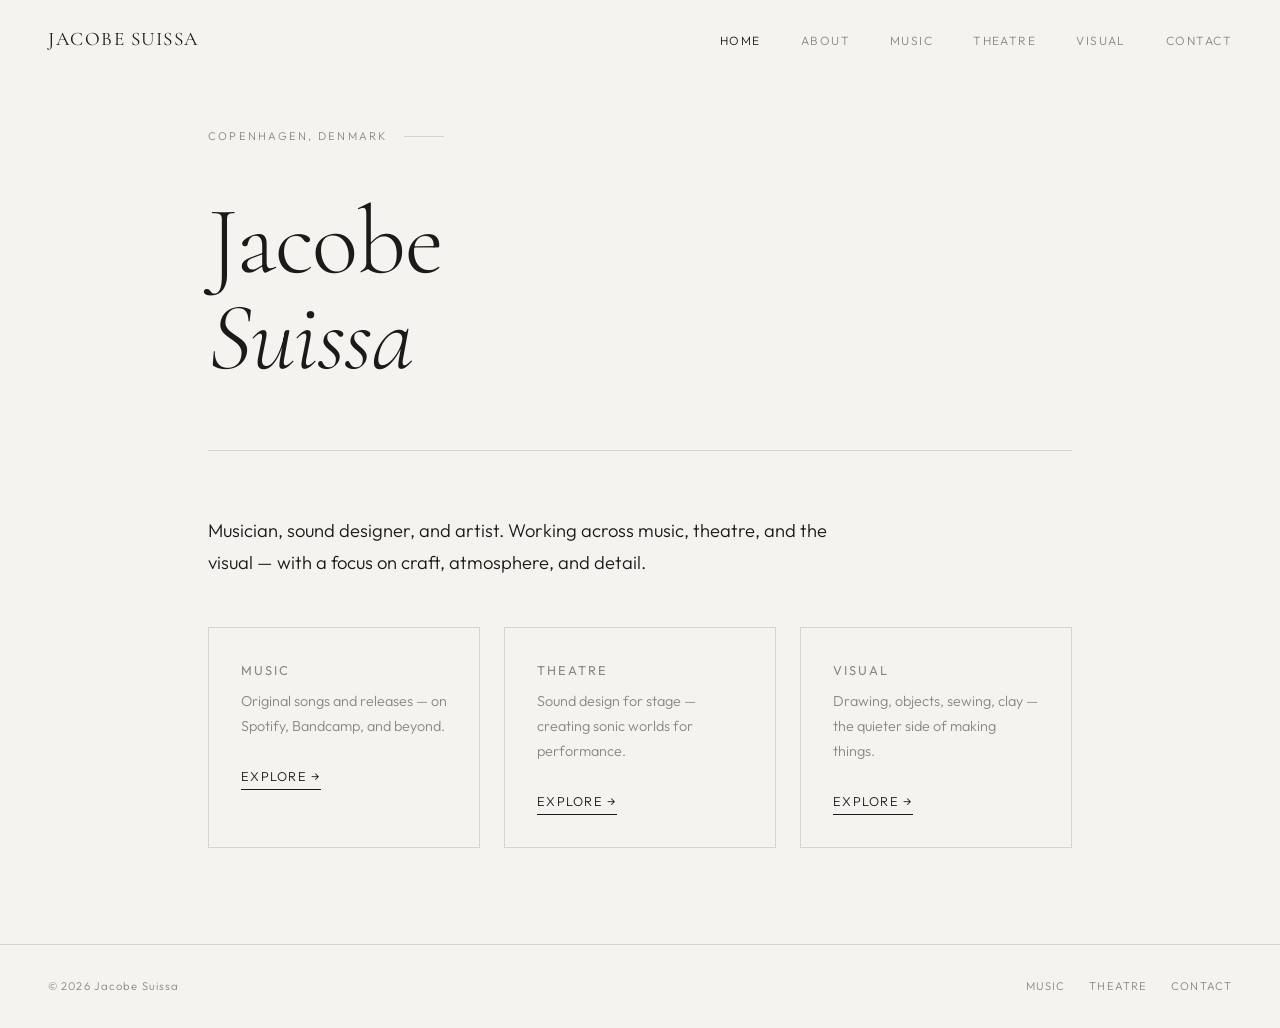
==== github files/index.html @ 1c982ece "Add files via upload" ====
<!DOCTYPE html>
<html lang="en">
<head>
  <meta charset="UTF-8" />
  <meta name="viewport" content="width=device-width, initial-scale=1.0" />
  <title>Jacobe Suissa</title>
  <meta name="description" content="Jacobe Suissa — musician, sound designer, and artist based in Copenhagen." />
  <link rel="stylesheet" href="style.css" />
</head>
<body>

  <nav>
    <a href="index.html" class="nav-logo">Jacobe Suissa</a>
    <button class="nav-toggle" aria-label="Toggle menu">
      <span></span><span></span><span></span>
    </button>
    <ul class="nav-links">
      <li><a href="index.html">Home</a></li>
      <li><a href="about.html">About</a></li>
      <li><a href="music.html">Music</a></li>
      <li><a href="theatre.html">Theatre</a></li>
      <li><a href="visual.html">Visual</a></li>
      <li><a href="contact.html">Contact</a></li>
    </ul>
  </nav>

  <main class="page">

    <div class="section-label fade-in">Copenhagen, Denmark</div>

    <h1 class="fade-in">Jacobe<br><em>Suissa</em></h1>

    <hr class="divider fade-in" />

    <p class="fade-in" style="font-size: 1.15rem; max-width: 52ch; margin-bottom: 3rem;">
      Musician, sound designer, and artist. Working across music, theatre, and the visual — with a focus on craft, atmosphere, and detail.
    </p>

    <div class="card-grid fade-in">
      <a href="music.html" class="card" style="text-decoration: none;">
        <h3>Music</h3>
        <p>Original songs and releases — on Spotify, Bandcamp, and beyond.</p>
        <span class="link-arrow">Explore →</span>
      </a>
      <a href="theatre.html" class="card" style="text-decoration: none;">
        <h3>Theatre</h3>
        <p>Sound design for stage — creating sonic worlds for performance.</p>
        <span class="link-arrow">Explore →</span>
      </a>
      <a href="visual.html" class="card" style="text-decoration: none;">
        <h3>Visual</h3>
        <p>Drawing, objects, sewing, clay — the quieter side of making things.</p>
        <span class="link-arrow">Explore →</span>
      </a>
    </div>

  </main>

  <footer>
    <p>© 2026 Jacobe Suissa</p>
    <div class="footer-links">
      <a href="music.html">Music</a>
      <a href="theatre.html">Theatre</a>
      <a href="contact.html">Contact</a>
    </div>
  </footer>

  <script src="main.js"></script>
</body>
</html>
---- github files/style.css ----
@import url('https://fonts.googleapis.com/css2?family=Cormorant+Garamond:ital,wght@0,300;0,400;1,300;1,400&family=Outfit:wght@300;400;500&display=swap');

:root {
  --bg: #f5f3ef;
  --text: #1a1a18;
  --muted: #8a8680;
  --accent: #1a1a18;
  --border: #d8d4cc;
  --hover: #e8e4de;
  --page-max: 960px;
}

*, *::before, *::after {
  box-sizing: border-box;
  margin: 0;
  padding: 0;
}

html {
  font-size: 16px;
  scroll-behavior: smooth;
}

body {
  background-color: var(--bg);
  color: var(--text);
  font-family: 'Outfit', sans-serif;
  font-weight: 300;
  line-height: 1.6;
  min-height: 100vh;
}

/* NAV */
nav {
  position: fixed;
  top: 0;
  left: 0;
  right: 0;
  z-index: 100;
  display: flex;
  justify-content: space-between;
  align-items: center;
  padding: 1.5rem 3rem;
  background-color: var(--bg);
  border-bottom: 1px solid transparent;
  transition: border-color 0.3s ease;
}

nav.scrolled {
  border-color: var(--border);
}

.nav-logo {
  font-family: 'Cormorant Garamond', serif;
  font-size: 1.2rem;
  font-weight: 400;
  letter-spacing: 0.08em;
  text-decoration: none;
  color: var(--text);
  text-transform: uppercase;
}

.nav-links {
  display: flex;
  gap: 2.5rem;
  list-style: none;
}

.nav-links a {
  font-size: 0.75rem;
  letter-spacing: 0.12em;
  text-transform: uppercase;
  text-decoration: none;
  color: var(--muted);
  transition: color 0.2s ease;
}

.nav-links a:hover,
.nav-links a.active {
  color: var(--text);
}

/* MOBILE NAV TOGGLE */
.nav-toggle {
  display: none;
  flex-direction: column;
  gap: 5px;
  cursor: pointer;
  background: none;
  border: none;
  padding: 4px;
}

.nav-toggle span {
  display: block;
  width: 22px;
  height: 1px;
  background: var(--text);
  transition: all 0.3s ease;
}

/* PAGE WRAPPER */
.page {
  max-width: var(--page-max);
  margin: 0 auto;
  padding: 8rem 3rem 6rem;
}

/* TYPOGRAPHY */
h1 {
  font-family: 'Cormorant Garamond', serif;
  font-weight: 300;
  font-size: clamp(3rem, 8vw, 6rem);
  line-height: 1.0;
  letter-spacing: -0.01em;
}

h2 {
  font-family: 'Cormorant Garamond', serif;
  font-weight: 300;
  font-size: clamp(1.8rem, 4vw, 2.8rem);
  line-height: 1.1;
  margin-bottom: 2rem;
}

h3 {
  font-family: 'Outfit', sans-serif;
  font-weight: 400;
  font-size: 0.8rem;
  letter-spacing: 0.15em;
  text-transform: uppercase;
  color: var(--muted);
  margin-bottom: 0.75rem;
}

p {
  font-size: 1rem;
  line-height: 1.75;
  color: var(--text);
  max-width: 60ch;
}

/* SECTION LABEL */
.section-label {
  font-size: 0.7rem;
  letter-spacing: 0.2em;
  text-transform: uppercase;
  color: var(--muted);
  margin-bottom: 3rem;
  display: flex;
  align-items: center;
  gap: 1rem;
}

.section-label::after {
  content: '';
  display: block;
  width: 40px;
  height: 1px;
  background: var(--border);
}

/* DIVIDER */
.divider {
  border: none;
  border-top: 1px solid var(--border);
  margin: 4rem 0;
}

/* LINKS */
a {
  color: inherit;
}

.link-arrow {
  display: inline-flex;
  align-items: center;
  gap: 0.5rem;
  font-size: 0.8rem;
  letter-spacing: 0.1em;
  text-transform: uppercase;
  text-decoration: none;
  color: var(--text);
  border-bottom: 1px solid var(--text);
  padding-bottom: 2px;
  transition: opacity 0.2s ease;
}

.link-arrow:hover {
  opacity: 0.5;
}

/* CARDS */
.card-grid {
  display: grid;
  grid-template-columns: repeat(auto-fill, minmax(260px, 1fr));
  gap: 1.5rem;
  margin-top: 2rem;
}

.card {
  border: 1px solid var(--border);
  padding: 2rem;
  transition: background 0.2s ease;
}

.card:hover {
  background: var(--hover);
}

.card h3 {
  margin-bottom: 0.5rem;
}

.card p {
  font-size: 0.9rem;
  color: var(--muted);
  margin-bottom: 1.5rem;
}

/* MUSIC LINKS */
.music-links {
  display: flex;
  flex-wrap: wrap;
  gap: 1rem;
  margin-top: 1.5rem;
}

.music-link {
  display: inline-flex;
  align-items: center;
  gap: 0.5rem;
  padding: 0.6rem 1.2rem;
  border: 1px solid var(--border);
  font-size: 0.75rem;
  letter-spacing: 0.1em;
  text-transform: uppercase;
  text-decoration: none;
  color: var(--text);
  transition: background 0.2s ease, border-color 0.2s ease;
}

.music-link:hover {
  background: var(--text);
  color: var(--bg);
  border-color: var(--text);
}

/* EMBED PLACEHOLDER */
.embed-placeholder {
  width: 100%;
  aspect-ratio: 16/9;
  background: var(--hover);
  border: 1px solid var(--border);
  display: flex;
  align-items: center;
  justify-content: center;
  font-size: 0.75rem;
  letter-spacing: 0.1em;
  text-transform: uppercase;
  color: var(--muted);
  margin: 2rem 0;
}

/* CONTACT FORM */
.contact-form {
  display: flex;
  flex-direction: column;
  gap: 1.5rem;
  max-width: 480px;
  margin-top: 2rem;
}

.form-field {
  display: flex;
  flex-direction: column;
  gap: 0.4rem;
}

.form-field label {
  font-size: 0.7rem;
  letter-spacing: 0.15em;
  text-transform: uppercase;
  color: var(--muted);
}

.form-field input,
.form-field textarea {
  background: transparent;
  border: none;
  border-bottom: 1px solid var(--border);
  padding: 0.6rem 0;
  font-family: 'Outfit', sans-serif;
  font-size: 0.95rem;
  font-weight: 300;
  color: var(--text);
  outline: none;
  transition: border-color 0.2s ease;
  width: 100%;
}

.form-field input:focus,
.form-field textarea:focus {
  border-color: var(--text);
}

.form-field textarea {
  resize: vertical;
  min-height: 120px;
}

.btn {
  display: inline-block;
  padding: 0.9rem 2.5rem;
  background: var(--text);
  color: var(--bg);
  font-family: 'Outfit', sans-serif;
  font-size: 0.75rem;
  font-weight: 400;
  letter-spacing: 0.15em;
  text-transform: uppercase;
  border: none;
  cursor: pointer;
  transition: opacity 0.2s ease;
  align-self: flex-start;
}

.btn:hover {
  opacity: 0.7;
}

/* FOOTER */
footer {
  border-top: 1px solid var(--border);
  padding: 2rem 3rem;
  display: flex;
  justify-content: space-between;
  align-items: center;
  max-width: 100%;
}

footer p {
  font-size: 0.7rem;
  letter-spacing: 0.1em;
  color: var(--muted);
  max-width: none;
}

.footer-links {
  display: flex;
  gap: 1.5rem;
}

.footer-links a {
  font-size: 0.7rem;
  letter-spacing: 0.1em;
  text-transform: uppercase;
  color: var(--muted);
  text-decoration: none;
  transition: color 0.2s ease;
}

.footer-links a:hover {
  color: var(--text);
}

/* FADE IN ANIMATION */
.fade-in {
  opacity: 0;
  transform: translateY(16px);
  animation: fadeIn 0.7s ease forwards;
}

.fade-in:nth-child(2) { animation-delay: 0.1s; }
.fade-in:nth-child(3) { animation-delay: 0.2s; }
.fade-in:nth-child(4) { animation-delay: 0.3s; }
.fade-in:nth-child(5) { animation-delay: 0.4s; }

@keyframes fadeIn {
  to {
    opacity: 1;
    transform: translateY(0);
  }
}

/* RESPONSIVE */
@media (max-width: 768px) {
  nav {
    padding: 1.2rem 1.5rem;
  }

  .nav-links {
    display: none;
    position: fixed;
    top: 0;
    left: 0;
    right: 0;
    bottom: 0;
    background: var(--bg);
    flex-direction: column;
    justify-content: center;
    align-items: center;
    gap: 2.5rem;
    z-index: 99;
  }

  .nav-links.open {
    display: flex;
  }

  .nav-links a {
    font-size: 1rem;
  }

  .nav-toggle {
    display: flex;
    z-index: 101;
  }

  .page {
    padding: 6rem 1.5rem 4rem;
  }

  footer {
    padding: 1.5rem;
    flex-direction: column;
    gap: 1rem;
    text-align: center;
  }
}
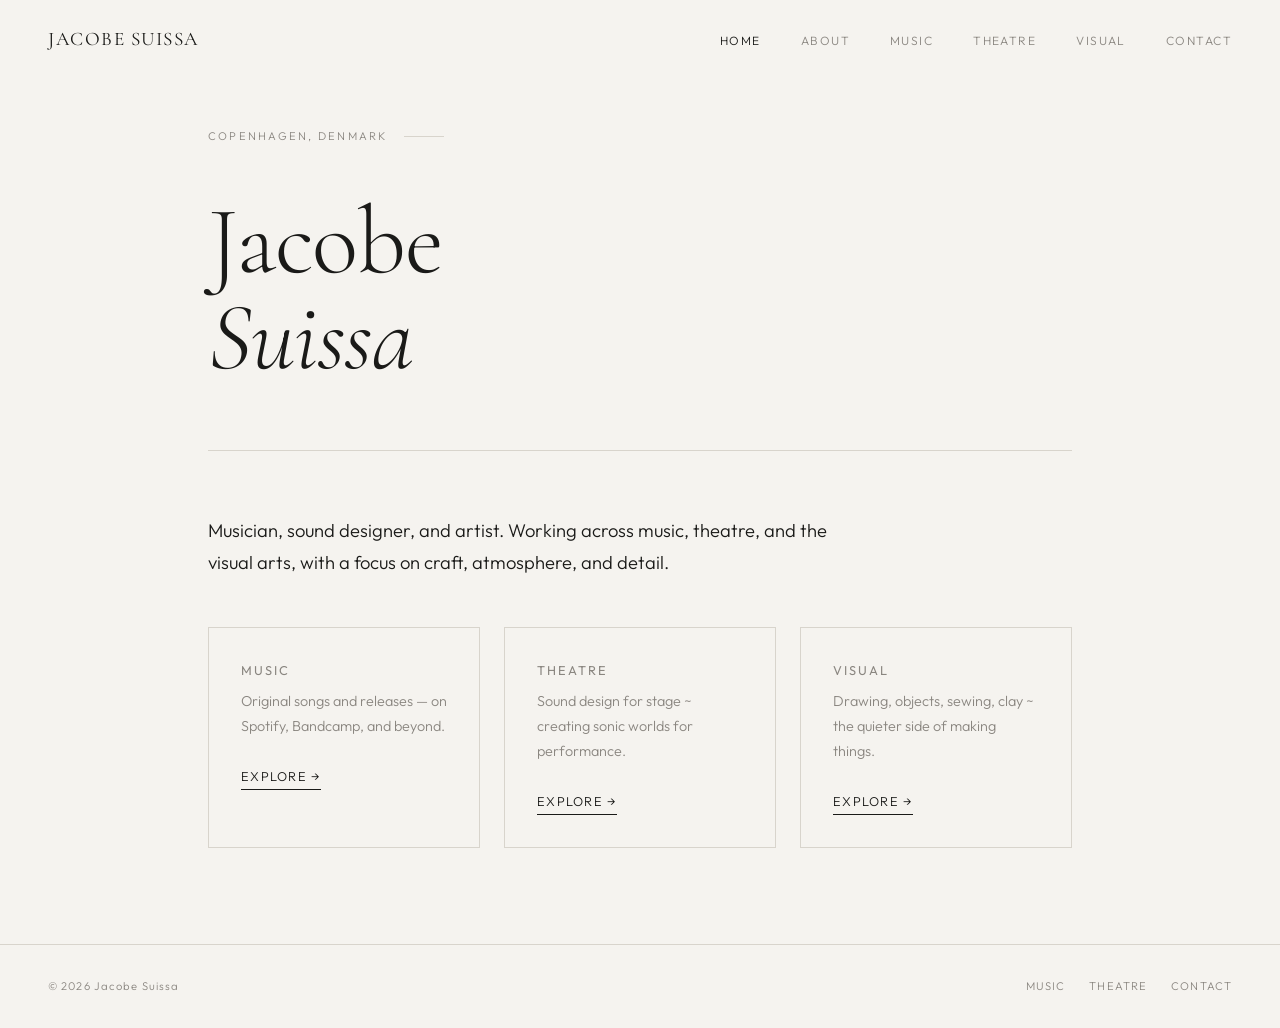
==== commit 4c4ed6fc: "Update index.html" ====
--- a/github files/index.html
+++ b/github files/index.html
@@ -4,7 +4,7 @@
   <meta charset="UTF-8" />
   <meta name="viewport" content="width=device-width, initial-scale=1.0" />
   <title>Jacobe Suissa</title>
-  <meta name="description" content="Jacobe Suissa — musician, sound designer, and artist based in Copenhagen." />
+  <meta name="description" content="Jacobe Suissa ~ musician, sound designer, and artist based in Copenhagen." />
   <link rel="stylesheet" href="style.css" />
 </head>
 <body>
@@ -33,7 +33,7 @@
     <hr class="divider fade-in" />
 
     <p class="fade-in" style="font-size: 1.15rem; max-width: 52ch; margin-bottom: 3rem;">
-      Musician, sound designer, and artist. Working across music, theatre, and the visual — with a focus on craft, atmosphere, and detail.
+      Musician, sound designer, and artist. Working across music, theatre, and the visual arts,  with a focus on craft, atmosphere, and detail.
     </p>
 
     <div class="card-grid fade-in">
@@ -44,12 +44,12 @@
       </a>
       <a href="theatre.html" class="card" style="text-decoration: none;">
         <h3>Theatre</h3>
-        <p>Sound design for stage — creating sonic worlds for performance.</p>
+        <p>Sound design for stage ~ creating sonic worlds for performance.</p>
         <span class="link-arrow">Explore →</span>
       </a>
       <a href="visual.html" class="card" style="text-decoration: none;">
         <h3>Visual</h3>
-        <p>Drawing, objects, sewing, clay — the quieter side of making things.</p>
+        <p>Drawing, objects, sewing, clay ~ the quieter side of making things.</p>
         <span class="link-arrow">Explore →</span>
       </a>
     </div>
